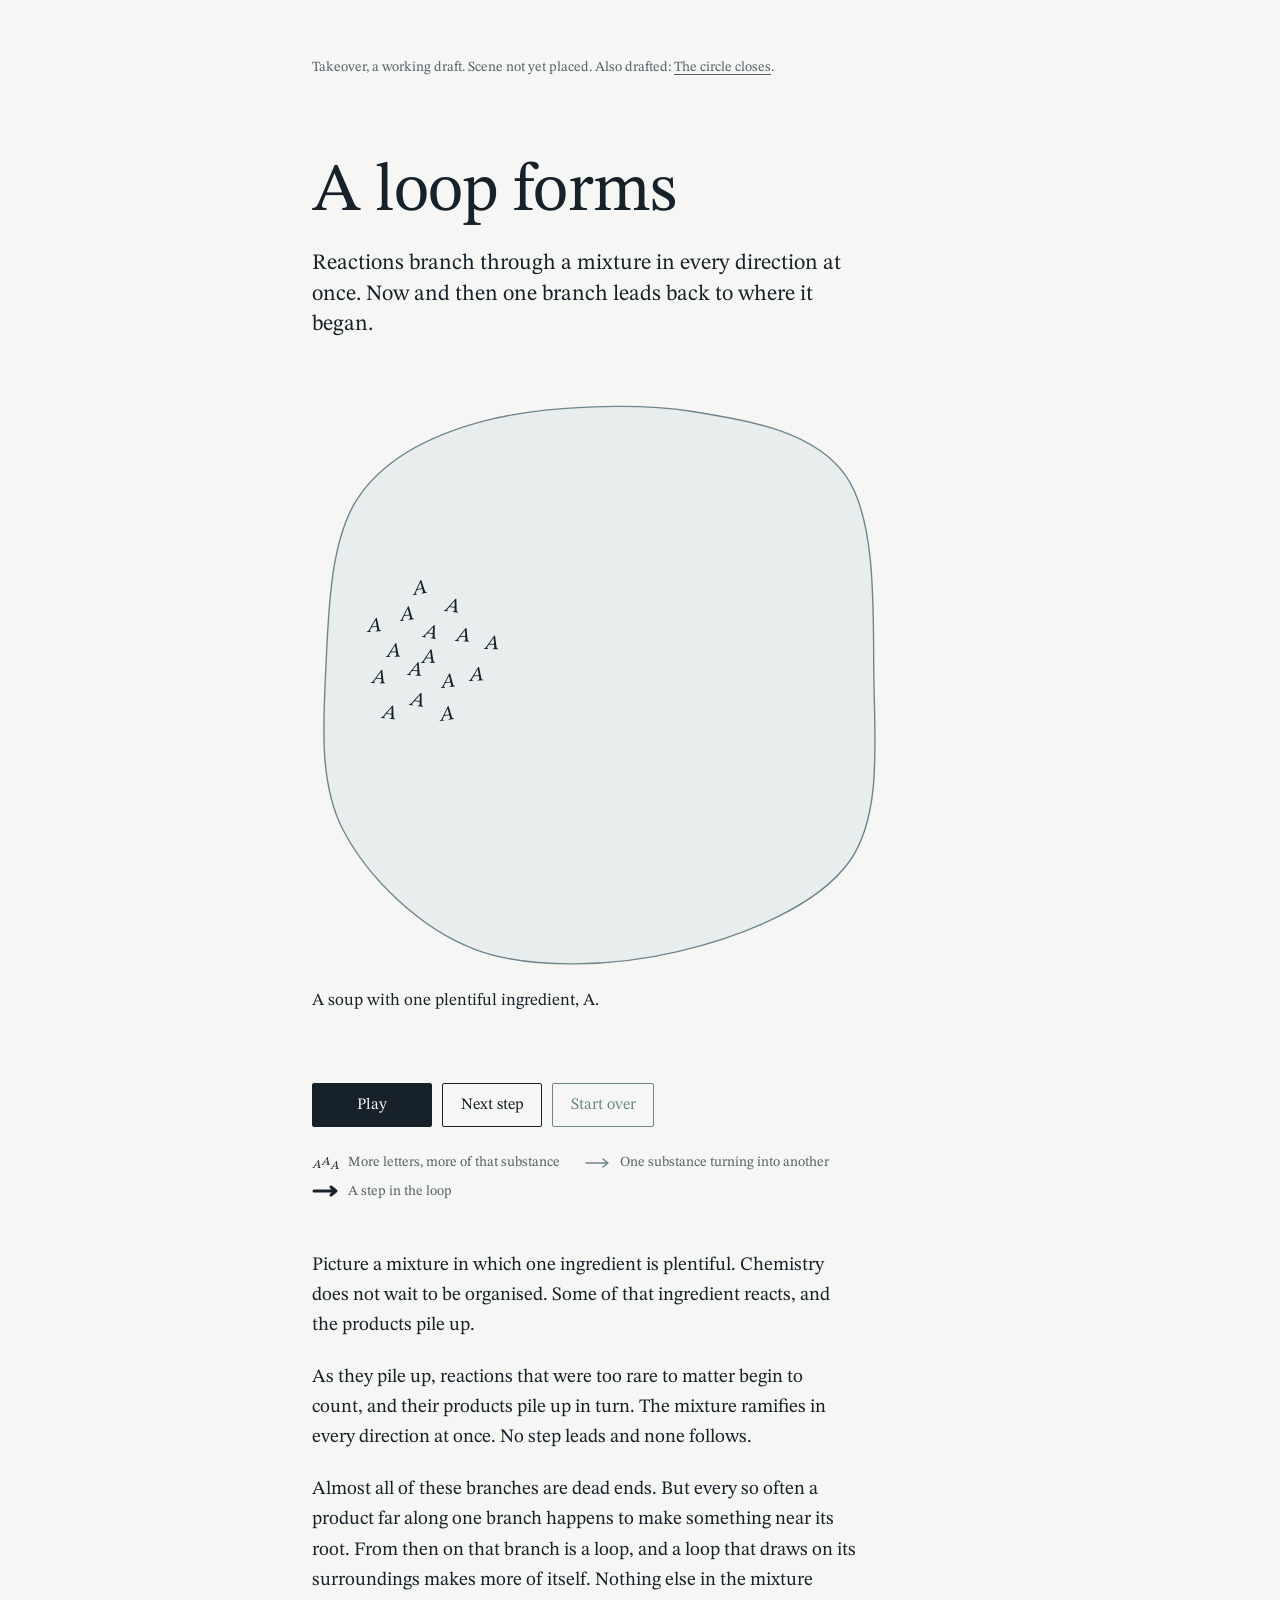
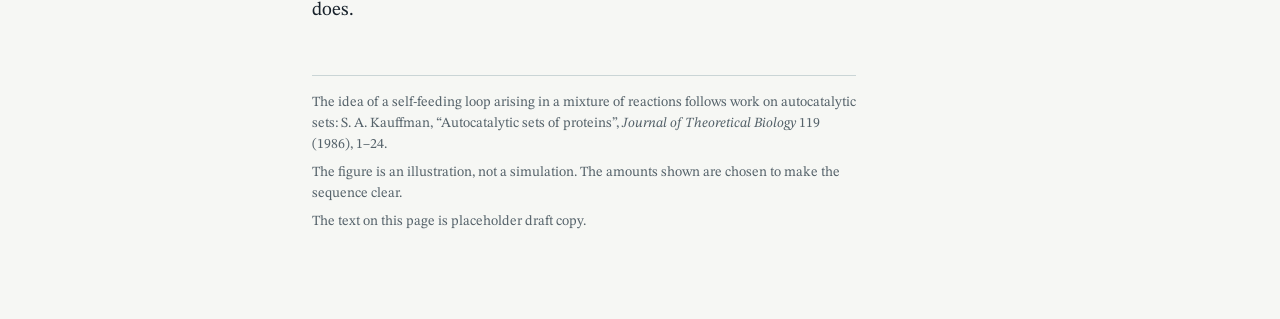
==== a-loop-forms.html @ 3e14c093 "Add "A loop forms": a loop emerging from a soup The scene 10 figure starts with its ring already com" ====
<!DOCTYPE html>
<html lang="en">
<head>
  <meta charset="utf-8">
  <meta name="viewport" content="width=device-width, initial-scale=1">
  <meta name="robots" content="noindex">
  <title>A loop forms: Takeover, working draft</title>
  <link rel="stylesheet" href="css/essay.css">
</head>
<body>
  <main class="page">

    <p class="draft-note">Takeover, a working draft. Scene not yet placed. Also drafted: <a href="index.html">The circle closes</a>.</p>

    <h1>A loop forms</h1>

    <p class="claim">Reactions branch through a mixture in every direction at once. Now and then one branch leads back to where it began.</p>

    <figure class="plate" id="loop-forms">
      <div class="plate__stage" data-fig-stage>
        <p>This figure is an animation and needs JavaScript to run.</p>
      </div>

      <figcaption class="plate__caption" data-fig-caption aria-live="polite"></figcaption>

      <div class="plate__controls">
        <button type="button" data-fig-play>Play</button>
        <button type="button" data-fig-next>Next step</button>
        <button type="button" data-fig-reset>Start over</button>
      </div>

      <ul class="plate__key">
        <li>
          <svg viewBox="0 0 28 16" aria-hidden="true">
            <text x="5" y="12.5" font-family="STIX Two Text, Georgia, serif" font-style="italic" font-size="12" fill="#17212a" text-anchor="middle">A</text>
            <text x="14" y="9.5" font-family="STIX Two Text, Georgia, serif" font-style="italic" font-size="12" fill="#17212a" text-anchor="middle">A</text>
            <text x="23" y="13.5" font-family="STIX Two Text, Georgia, serif" font-style="italic" font-size="12" fill="#17212a" text-anchor="middle">A</text>
          </svg>
          More letters, more of that substance
        </li>
        <li>
          <svg viewBox="0 0 28 16" aria-hidden="true">
            <path d="M2 8h22M19 4l5 4-5 4" fill="none" stroke="#6f858c" stroke-width="1.5" stroke-linecap="round" stroke-linejoin="round"/>
          </svg>
          One substance turning into another
        </li>
        <li>
          <svg viewBox="0 0 28 16" aria-hidden="true">
            <path d="M2 8h22M19 4l5 4-5 4" fill="none" stroke="#17212a" stroke-width="3" stroke-linecap="round" stroke-linejoin="round"/>
          </svg>
          A step in the loop
        </li>
      </ul>
    </figure>

    <div class="prose">
      <p>Picture a mixture in which one ingredient is plentiful. Chemistry does not wait to be organised. Some of that ingredient reacts, and the products pile up.</p>

      <p>As they pile up, reactions that were too rare to matter begin to count, and their products pile up in turn. The mixture ramifies in every direction at once. No step leads and none follows.</p>

      <p>Almost all of these branches are dead ends. But every so often a product far along one branch happens to make something near its root. From then on that branch is a loop, and a loop that draws on its surroundings makes more of itself. Nothing else in the mixture does.</p>
    </div>

    <div class="sources">
      <p>The idea of a self-feeding loop arising in a mixture of reactions follows work on autocatalytic sets: S. A. Kauffman, &ldquo;Autocatalytic sets of proteins&rdquo;, <i>Journal of Theoretical Biology</i> 119 (1986), 1&ndash;24.</p>
      <p>The figure is an illustration, not a simulation. The amounts shown are chosen to make the sequence clear.</p>
      <p>The text on this page is placeholder draft copy.</p>
    </div>

  </main>

  <script src="js/figure-player.js"></script>
  <script src="js/loop-forms.js"></script>
  <script src="js/scene-a-loop-forms.js"></script>
</body>
</html>
---- css/essay.css ----
/* Takeover: essay styles.
   Two colours carry the argument: mineral (the first system) and carbon
   (the second). The signal colour is used once, when the circle closes. */

@font-face {
  font-family: "STIX Two Text";
  src: url("../fonts/stix-two-text-latin-400-normal.woff2") format("woff2");
  font-weight: 400;
  font-style: normal;
  font-display: swap;
}
@font-face {
  font-family: "STIX Two Text";
  src: url("../fonts/stix-two-text-latin-400-italic.woff2") format("woff2");
  font-weight: 400;
  font-style: italic;
  font-display: swap;
}
:root {
  color-scheme: light;
  --paper: #f6f7f4;
  --carbon: #17212a;
  --mineral: #cad5d6;
  --mineral-line: #6f858c;
  --soup: #e8eeee;
  --signal: #f0b429;
  --quiet: #55626a;
  --serif: "STIX Two Text", "STIXGeneral", "Iowan Old Style", "Palatino Linotype", Georgia, serif;
  --measure: 34rem;
  --plate: 36rem;
}

* { box-sizing: border-box; }

html { -webkit-text-size-adjust: 100%; }

body {
  margin: 0;
  background: var(--paper);
  color: var(--carbon);
  font-family: var(--serif);
  font-size: 1.1875rem;
  line-height: 1.6;
  font-variant-numeric: oldstyle-nums;
}

.page {
  max-width: 46rem;
  margin: 0 auto;
  padding: clamp(1.25rem, 5vw, 3.5rem) clamp(1.25rem, 5vw, 2.5rem) 5rem;
}

.draft-note {
  margin: 0 0 clamp(2.5rem, 9vw, 5rem);
  font-size: 0.875rem;
  color: var(--quiet);
}
.draft-note a { color: inherit; text-underline-offset: 0.2em; }
.draft-note a:hover { color: var(--carbon); }
.draft-note a:focus-visible { outline: 2px solid var(--carbon); outline-offset: 3px; }

h1 {
  margin: 0 0 1.25rem;
  font-size: clamp(2.5rem, 9vw, 4.25rem);
  font-weight: 400;
  line-height: 1.02;
  letter-spacing: -0.012em;
}

.claim {
  max-width: var(--measure);
  margin: 0 0 2.5rem;
  font-size: 1.375rem;
  line-height: 1.4;
}

.prose { max-width: var(--measure); }
.prose p { margin: 0 0 1.1em; }
.prose q { quotes: "\201C" "\201D"; }

.sources {
  max-width: var(--measure);
  margin-top: 3rem;
  padding-top: 1rem;
  border-top: 1px solid var(--mineral);
  font-size: 0.875rem;
  line-height: 1.5;
  color: var(--quiet);
}
.sources p { margin: 0 0 0.5em; }

/* ---------- The figure ---------- */

.plate {
  max-width: var(--plate);
  margin: 0 0 3rem;
}

.plate__stage { margin: 0 -0.5rem; }
.plate__stage p { margin: 0; padding: 2rem 0.5rem; color: var(--quiet); }

.meter {
  display: grid;
  grid-template-columns: auto 1fr auto;
  align-items: center;
  gap: 0.875rem;
  margin-top: 0.5rem;
  font-size: 1rem;
  font-variant-numeric: lining-nums tabular-nums;
}
.meter__cells {
  display: grid;
  grid-auto-flow: column;
  grid-auto-columns: 1fr;
  gap: 3px;
  height: 0.75rem;
}
.meter__cell {
  background: var(--mineral);
  transition: background-color 0.5s ease 0.4s;
}
.meter__cell[data-on="true"] { background: var(--carbon); }

.plate__caption {
  min-height: 4.9em;
  margin: 1rem 0 0;
  font-size: 1.0625rem;
  line-height: 1.5;
}

.plate__controls {
  display: flex;
  flex-wrap: wrap;
  gap: 0.625rem;
  margin-top: 0.75rem;
}

.plate__controls button {
  min-height: 2.75rem;
  padding: 0.4rem 1.1rem;
  border: 1.5px solid var(--carbon);
  border-radius: 2px;
  background: transparent;
  color: var(--carbon);
  font: inherit;
  font-size: 1rem;
  font-variant-numeric: lining-nums;
  cursor: pointer;
}
.plate__controls button[data-fig-play] {
  min-width: 7.5rem;
  background: var(--carbon);
  color: var(--paper);
}
.plate__controls button:disabled {
  border-color: var(--mineral-line);
  color: var(--mineral-line);
  cursor: default;
}
.plate__controls button:focus-visible {
  outline: 2px solid var(--carbon);
  outline-offset: 3px;
}

.plate__key {
  display: flex;
  flex-wrap: wrap;
  gap: 0.4rem 1.5rem;
  margin: 1.5rem 0 0;
  padding: 0;
  list-style: none;
  font-size: 0.875rem;
  color: var(--quiet);
}
.plate__key li { display: flex; align-items: center; gap: 0.5rem; }
.plate__key svg { flex: none; width: 1.75rem; height: 1rem; }

/* ---------- Closing circle (SVG) ---------- */

.cc { display: block; width: 100%; height: auto; }

.cc-stone {
  fill: var(--mineral);
  stroke: var(--mineral-line);
  stroke-width: 1.5;
  stroke-linejoin: round;
  transition: stroke 0.4s ease 0.5s;
}
.cc-layers path {
  fill: none;
  stroke: var(--mineral-line);
  stroke-width: 1;
  opacity: 0.75;
  transition: opacity 0.5s ease 0.6s;
}
.cc-core {
  fill: var(--carbon);
  transform-box: fill-box;
  transform-origin: center;
  transform: scale(0.05);
  opacity: 0;
  transition: transform 0.9s cubic-bezier(0.3, 0.7, 0.2, 1), opacity 0.25s ease;
}
.cc-letter {
  font-family: var(--serif);
  font-style: italic;
  font-size: 27px;
  fill: var(--carbon);
  text-anchor: middle;
  dominant-baseline: central;
  transition: fill 0.3s ease 0.15s;
}

.cc-step[data-status="overlap"] .cc-core { transform: scale(0.52); opacity: 1; }
.cc-step[data-status="second"] .cc-core { transform: scale(1); opacity: 1; }
.cc-step[data-status="second"] .cc-layers path { opacity: 0; }
.cc-step[data-status="second"] .cc-stone { stroke: var(--carbon); }
.cc-step[data-status="overlap"] .cc-letter,
.cc-step[data-status="second"] .cc-letter { fill: var(--paper); }

/* Supports: the first system holding each step up. */
.cc-support,
.cc-beam {
  transform-box: fill-box;
  transform-origin: center;
  transition: transform 1.2s cubic-bezier(0.55, 0, 0.85, 0.35) var(--delay, 0s),
              opacity 1s ease-in var(--delay, 0s);
}
.cc-support line,
.cc-beam {
  fill: none;
  stroke: var(--mineral-line);
  stroke-width: 2;
  stroke-linecap: round;
}
.cc-support line { transition: opacity 0.5s ease 0.7s; }
.cc-support[data-slack="true"] line { stroke-dasharray: 1.5 6.5; opacity: 0.6; }

.cc[data-dropped="true"] .cc-support,
.cc[data-dropped="true"] .cc-beam {
  transform: translate(var(--dx, 0px), 200px) rotate(var(--rot, 10deg));
  opacity: 0;
}

/* The loop itself. */
.cc-track {
  fill: none;
  stroke: var(--mineral-line);
  stroke-width: 1.5;
  stroke-dasharray: 0.5 7;
  stroke-linecap: round;
  transition: stroke 0.6s ease;
}
.cc-arrow {
  fill: none;
  stroke: var(--mineral-line);
  stroke-width: 1.5;
  stroke-linecap: round;
  stroke-linejoin: round;
  transition: stroke 0.6s ease;
}
.cc[data-closed="true"] .cc-track {
  stroke: var(--carbon);
  stroke-dasharray: none;
  stroke-width: 2;
}
.cc[data-closed="true"] .cc-arrow { stroke: var(--carbon); }

.cc-runner {
  opacity: 0;
  transform-box: view-box;
  transform-origin: 320px 320px;
}
.cc-runner circle { fill: var(--signal); stroke: var(--carbon); stroke-width: 1.5; }
.cc[data-closed="true"] .cc-runner {
  opacity: 1;
  animation: cc-lap 2.6s cubic-bezier(0.45, 0, 0.2, 1) 0.6s 2 both;
}
@keyframes cc-lap { to { transform: rotate(360deg); } }

.cc-count {
  font-family: var(--serif);
  font-size: 58px;
  font-variant-numeric: lining-nums;
  fill: var(--carbon);
  text-anchor: middle;
  dominant-baseline: central;
}

/* Once the supports are down, the runner rests at the top of the loop. */
.cc[data-dropped="true"] .cc-runner { animation: none; }

/* ---------- Loop forms (SVG) ---------- */

.lf { display: block; width: 100%; height: auto; }

.lf-pool {
  fill: var(--soup);
  stroke: var(--mineral-line);
  stroke-width: 1.5;
}

/* Each letter is one unit of a substance. */
.lf-glyph {
  font-family: var(--serif);
  font-style: italic;
  font-size: 22px;
  fill: var(--carbon);
  text-anchor: middle;
  dominant-baseline: central;
  opacity: 0;
  transform-box: fill-box;
  transform-origin: center;
  transform: scale(0.35) rotate(var(--tilt, 0deg));
  transition: opacity 0.45s ease var(--delay, 0s),
              transform 0.6s cubic-bezier(0.3, 0.7, 0.2, 1) var(--delay, 0s),
              fill 0.7s ease;
}
.lf-glyph[data-on="true"] {
  opacity: 1;
  transform: rotate(var(--tilt, 0deg));
}
.lf-species[data-dim="true"] .lf-glyph { fill: var(--mineral-line); }

/* One substance turning into another. */
.lf-rx { opacity: 0; transition: opacity 0.6s ease; }
.lf-rx[data-state="on"],
.lf-rx[data-state="loop"] { opacity: 1; }
.lf[data-closed="true"] .lf-rx[data-state="on"] { opacity: 0.55; }

.lf-rx-line,
.lf-rx-head {
  fill: none;
  stroke: var(--mineral-line);
  stroke-width: 1.5;
  stroke-linecap: round;
  stroke-linejoin: round;
  transition: stroke 0.5s ease, stroke-width 0.5s ease;
}
.lf-rx[data-state="loop"] .lf-rx-line,
.lf-rx[data-state="loop"] .lf-rx-head {
  stroke: var(--carbon);
  stroke-width: 3;
}

/* Dots travelling along a reaction, in its direction. They run for a few
   seconds after each new state and then rest. */
.lf-rx-flow {
  fill: none;
  stroke: var(--carbon);
  stroke-width: 3;
  stroke-linecap: round;
  stroke-dasharray: 0.1 14;
  opacity: 0;
}
.lf-rx[data-state="on"] .lf-rx-flow { opacity: 0.6; }
.lf-rx[data-state="loop"] .lf-rx-flow { stroke: var(--paper); stroke-width: 1.75; opacity: 1; }
.lf[data-beat="0"] .lf-rx:not([data-state="off"]) .lf-rx-flow { animation: lf-flow-a 1.4s linear 5; }
.lf[data-beat="1"] .lf-rx:not([data-state="off"]) .lf-rx-flow { animation: lf-flow-b 1.4s linear 5; }
.lf .lf-rx[data-state="loop"] .lf-rx-flow { animation-duration: 0.9s; animation-iteration-count: 8; }
@keyframes lf-flow-a { from { stroke-dashoffset: 14.1; } to { stroke-dashoffset: 0; } }
@keyframes lf-flow-b { from { stroke-dashoffset: 14.1; } to { stroke-dashoffset: 0; } }

.lf-runner {
  fill: var(--signal);
  stroke: var(--carbon);
  stroke-width: 1.5;
  opacity: 0;
  transition: opacity 0.5s ease;
}
/* The runner shows only while it laps the new loop. */
.lf[data-running="true"] .lf-runner { opacity: 1; }

/* Jump between states without animating (start over, deep links). */
.is-snapping svg *,
.is-snapping .meter__cell { transition: none !important; animation: none !important; }

@media (prefers-reduced-motion: reduce) {
  .cc *, .lf *, .meter__cell { transition: none !important; }
  .cc[data-closed="true"] .cc-runner { animation: none; }
  .cc[data-dropped="true"] .cc-support,
  .cc[data-dropped="true"] .cc-beam { transform: none; }
  .lf .lf-rx .lf-rx-flow { animation: none !important; }
}
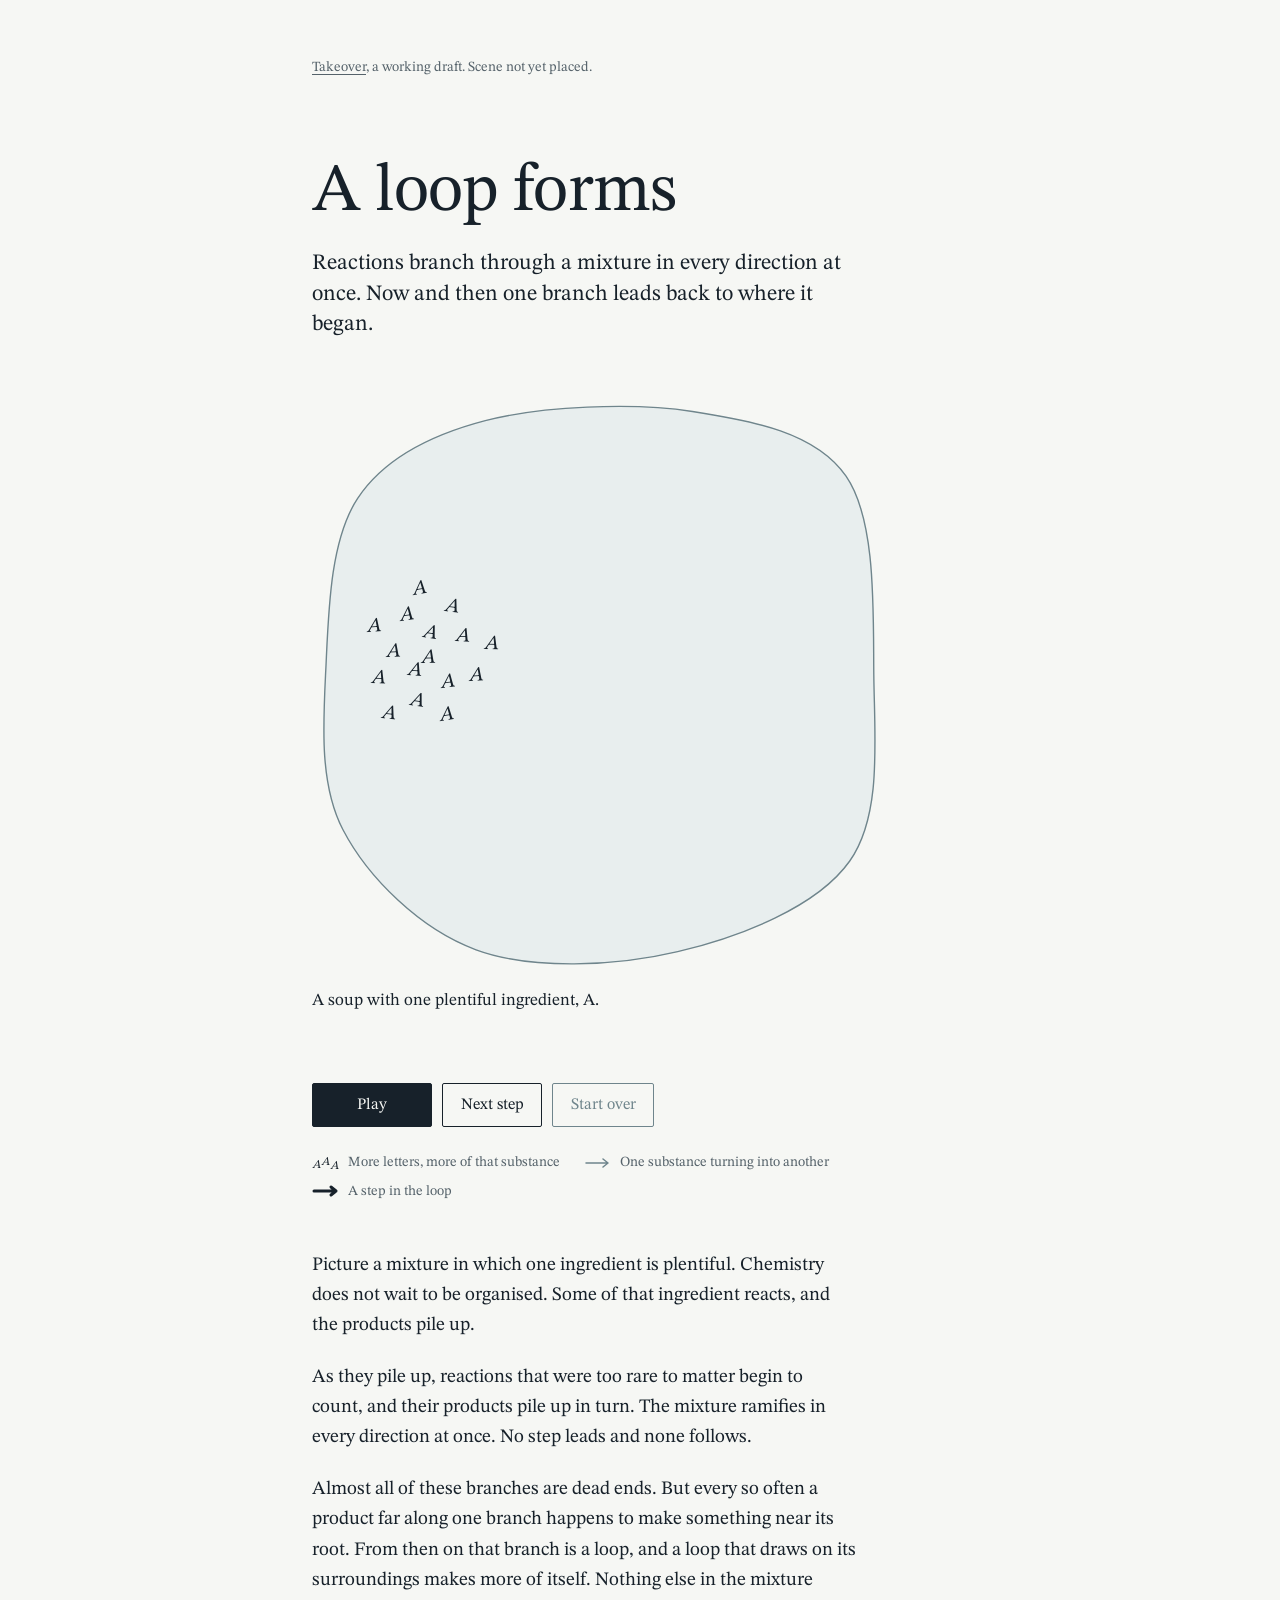
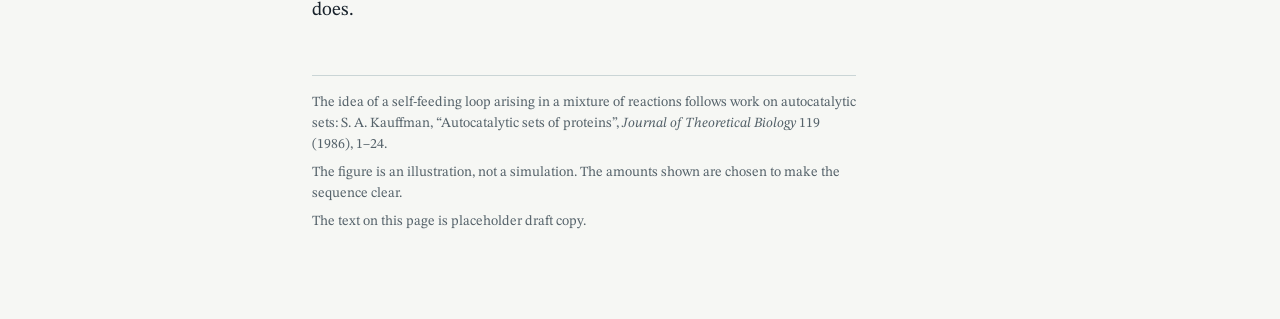
==== commit 39787a79: "Add the arch, the rope and the takeover, plus a contents page Three figures that follow Cairns-Smith" ====
--- a/a-loop-forms.html
+++ b/a-loop-forms.html
@@ -10,7 +10,7 @@
 <body>
   <main class="page">
 
-    <p class="draft-note">Takeover, a working draft. Scene not yet placed. Also drafted: <a href="index.html">The circle closes</a>.</p>
+    <p class="draft-note"><a href="index.html">Takeover</a>, a working draft. Scene not yet placed.</p>
 
     <h1>A loop forms</h1>
 
--- a/css/essay.css
+++ b/css/essay.css
@@ -371,12 +371,94 @@
 /* The runner shows only while it laps the new loop. */
 .lf[data-running="true"] .lf-runner { opacity: 1; }
 
+/* ---------- The arch (SVG) ---------- */
+
+.arch { display: block; width: 100%; height: auto; }
+.arch-ground { stroke: var(--mineral-line); stroke-width: 2; stroke-linecap: round; }
+
+.arch-stone {
+  fill: var(--mineral);
+  stroke: var(--mineral-line);
+  stroke-width: 1.5;
+  transform-box: fill-box;
+  transform-origin: center;
+  transition: transform 0.5s cubic-bezier(0.3, 0.7, 0.2, 1) var(--delay, 0s),
+              opacity 0.3s ease var(--delay, 0s),
+              fill 0.6s ease, stroke 0.6s ease;
+}
+.arch-stone[data-here="no"] { opacity: 0; transform: translateY(-44px); }
+.arch-stone[data-here="gone"] { opacity: 0; transform: translateY(12px) scale(0.6); }
+/* A stone that now holds, and is held by, its neighbours. */
+.arch-stone[data-locked="true"] { fill: var(--carbon); stroke: var(--paper); }
+/* One stone pulled out, and the stones above it starting to drop. */
+.arch-stone[data-here="tug"] {
+  transform: translate(var(--ux, 0px), var(--uy, 0px));
+  fill: var(--paper);
+  stroke: var(--carbon);
+  stroke-dasharray: 4 4;
+}
+.arch-stone[data-sag="true"] { transform: translate(5px, 17px) rotate(16deg); }
+
+.arch-ghost {
+  fill: none;
+  stroke: var(--mineral-line);
+  stroke-width: 1.25;
+  stroke-dasharray: 3 4;
+  opacity: 0;
+  transition: opacity 0.5s ease;
+}
+.arch[data-ghost="true"] .arch-ghost { opacity: 1; }
+
+/* ---------- The rope (SVG) ---------- */
+
+.rope { display: block; width: 100%; height: auto; }
+.rope-casing,
+.rope-thread { fill: none; stroke-linecap: round; stroke-linejoin: round; }
+.rope-casing { stroke: var(--paper); stroke-width: 10.5; }
+.rope-thread { stroke-width: 6.5; }
+.rope-thread[data-kind="1"] { stroke: var(--mineral-line); }
+.rope-thread[data-kind="2"] { stroke: var(--carbon); }
+.rope-axis { fill: none; stroke: var(--mineral-line); stroke-width: 1.25; stroke-linecap: round; stroke-linejoin: round; }
+
+/* ---------- The takeover (SVG) ---------- */
+
+.tk { display: block; width: 100%; height: auto; }
+.tk-box { fill: var(--soup); }
+.tk-edge { stroke-linecap: round; transition: stroke 0.6s ease, stroke-width 0.6s ease; }
+.tk-edge[data-by="0"] { stroke: var(--mineral-line); stroke-width: 1.5; stroke-dasharray: 2 6; }
+.tk-edge[data-by="1"] { stroke: var(--mineral-line); stroke-width: 2.5; }
+.tk-edge[data-by="2"] { stroke: var(--carbon); stroke-width: 4; }
+.tk-arrow {
+  fill: none;
+  stroke-linecap: round;
+  stroke-linejoin: round;
+  opacity: 0;
+  transition: opacity 0.6s ease;
+}
+.tk-arrow[data-on="true"] { opacity: 1; }
+.tk-arrow[data-gene="1"] { stroke: var(--mineral-line); stroke-width: 1.5; }
+.tk-arrow[data-gene="2"] { stroke: var(--carbon); stroke-width: 2.25; }
+.tk-plate { fill: var(--mineral); stroke: var(--mineral-line); stroke-width: 1.5; stroke-linejoin: round; }
+.tk-link { fill: none; stroke: var(--mineral-line); stroke-width: 2; transition: stroke 0.6s ease; }
+.tk-bead { fill: var(--paper); stroke: var(--mineral-line); stroke-width: 1.5; transition: fill 0.6s ease, stroke 0.6s ease; }
+.tk-chain[data-gene="true"] .tk-link { stroke: var(--carbon); }
+.tk-chain[data-gene="true"] .tk-bead { fill: var(--carbon); stroke: var(--carbon); }
+
+/* ---------- Contents page ---------- */
+
+.contents { max-width: var(--measure); margin: 0; padding: 0; list-style: none; }
+.contents li { padding: 1.1rem 0; border-top: 1px solid var(--mineral); }
+.contents a { font-size: 1.5rem; color: var(--carbon); text-underline-offset: 0.18em; }
+.contents a:focus-visible { outline: 2px solid var(--carbon); outline-offset: 3px; }
+.contents__where { margin-left: 0.75rem; font-size: 0.875rem; color: var(--quiet); white-space: nowrap; }
+.contents p { margin: 0.25rem 0 0; color: var(--quiet); }
+
 /* Jump between states without animating (start over, deep links). */
 .is-snapping svg *,
 .is-snapping .meter__cell { transition: none !important; animation: none !important; }
 
 @media (prefers-reduced-motion: reduce) {
-  .cc *, .lf *, .meter__cell { transition: none !important; }
+  .cc *, .lf *, .arch *, .tk *, .meter__cell { transition: none !important; }
   .cc[data-closed="true"] .cc-runner { animation: none; }
   .cc[data-dropped="true"] .cc-support,
   .cc[data-dropped="true"] .cc-beam { transform: none; }
